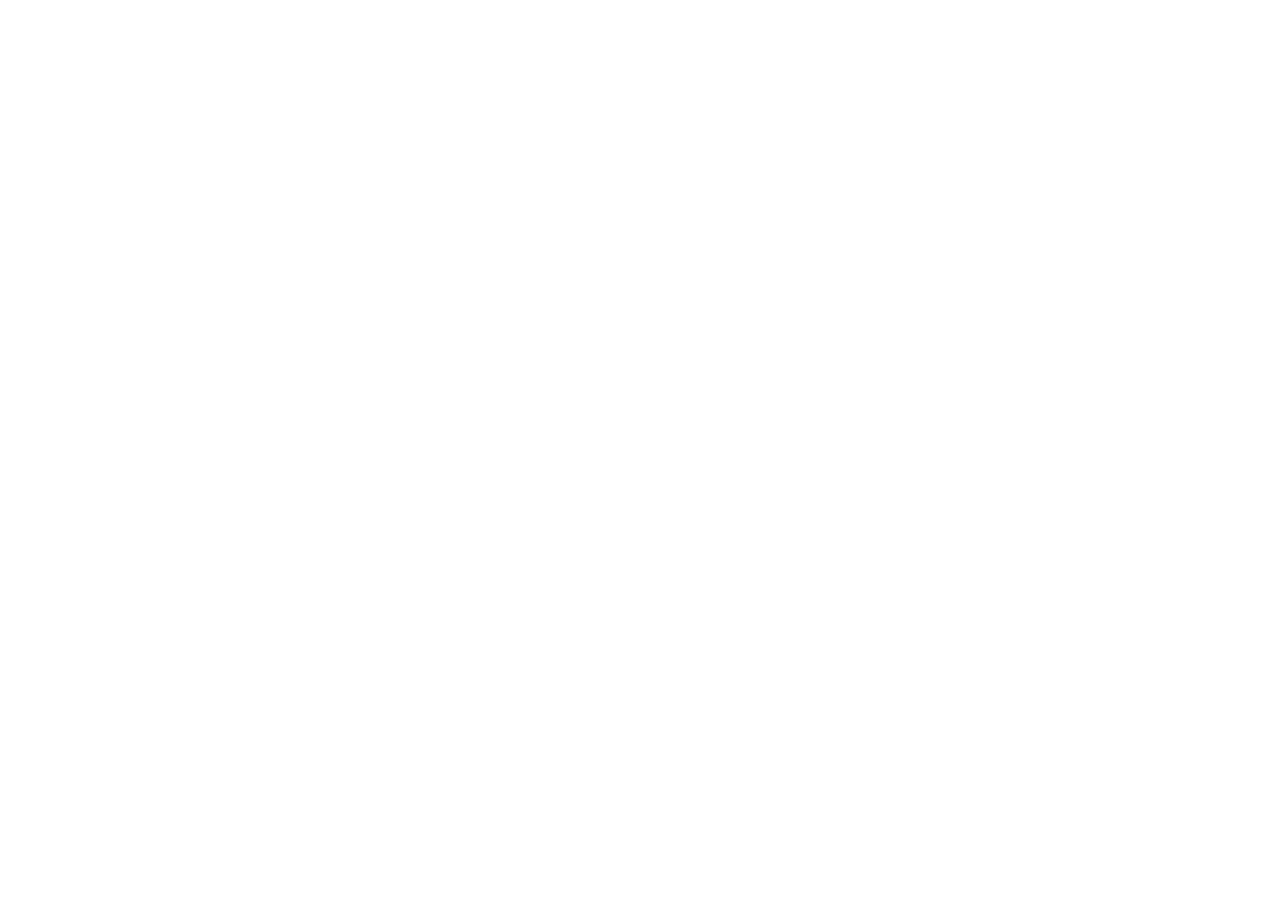
==== index.html @ 1cb07798 "added css variables" ====
<!DOCTYPE html>
<html lang="en">
<head>
    <meta charset="UTF-8">
    <meta http-equiv="X-UA-Compatible" content="IE=edge">
    <meta name="viewport" content="width=device-width, initial-scale=1.0">
    <title>Social Profile</title>
</head>
<body>
    <main>
        
    </main>
</body>
</html>
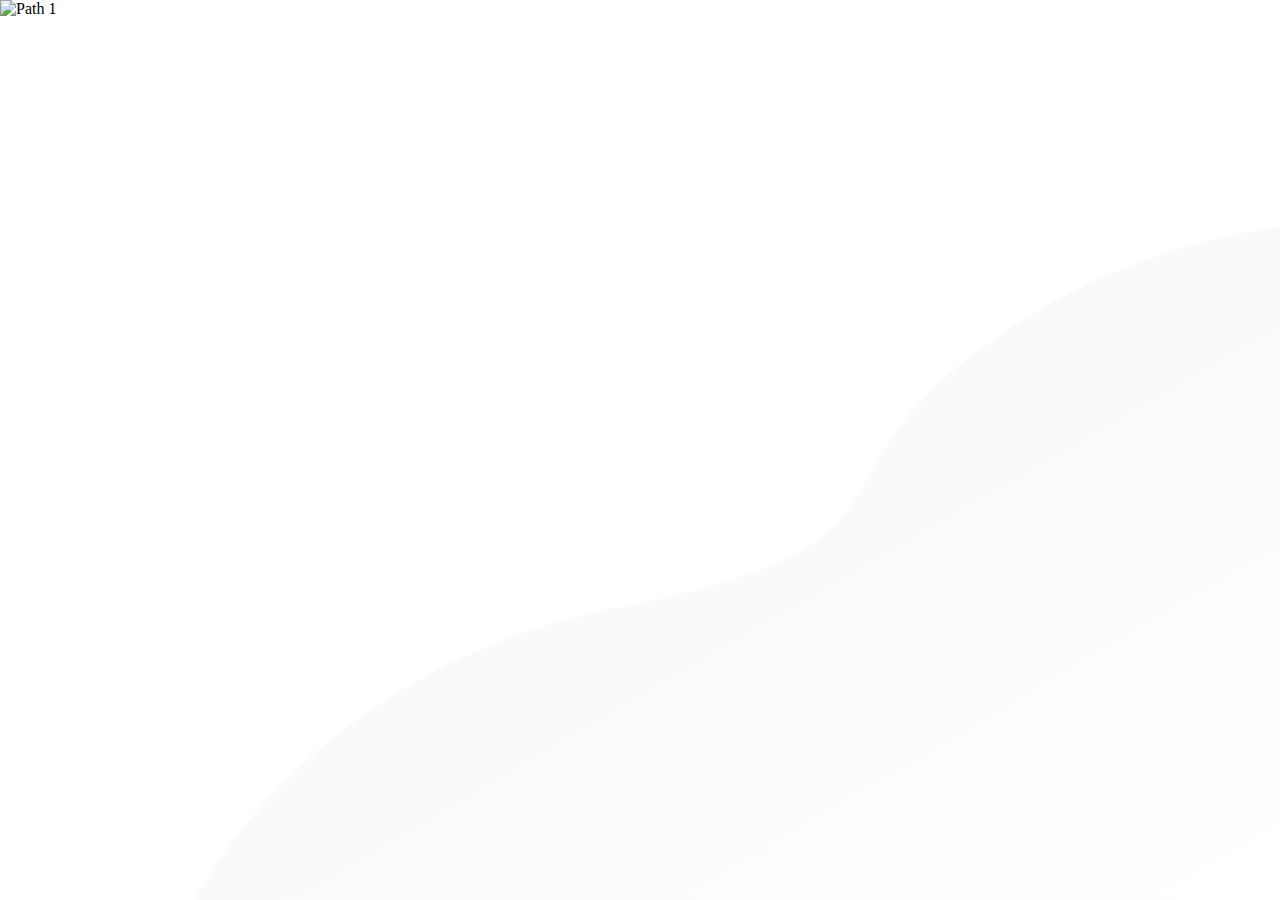
==== commit b6b94e38: "added paths" ====
--- a/index.html
+++ b/index.html
@@ -4,11 +4,13 @@
     <meta charset="UTF-8">
     <meta http-equiv="X-UA-Compatible" content="IE=edge">
     <meta name="viewport" content="width=device-width, initial-scale=1.0">
+    <link rel="stylesheet" href="css/social.css">
     <title>Social Profile</title>
 </head>
 <body>
     <main>
-        
+        <img src="images/social/path.svg" alt="Path 1" class="top-img">
+        <img src="images/social/path1.svg" alt="Path 2" class="bottom-img">
     </main>
 </body>
 </html>--- a/css/social.css
+++ b/css/social.css
@@ -0,0 +1,27 @@
+*, *::after, *::before{
+    padding: 0;
+    box-sizing: border-box;
+    margin: 0;
+}
+:root{
+    --primary: #512051;
+    --secondary: #F7F2F7;
+    --primary-text: #927B91;
+    --secondary-text: #EE69A4;
+}
+
+main{
+    min-height: 100vh;
+    position: relative;
+
+}
+
+.top-img{
+    position: absolute;
+    /* z-index: -1; */
+}
+.bottom-img{
+    position:absolute;
+    bottom: 0;
+    right: 0;
+}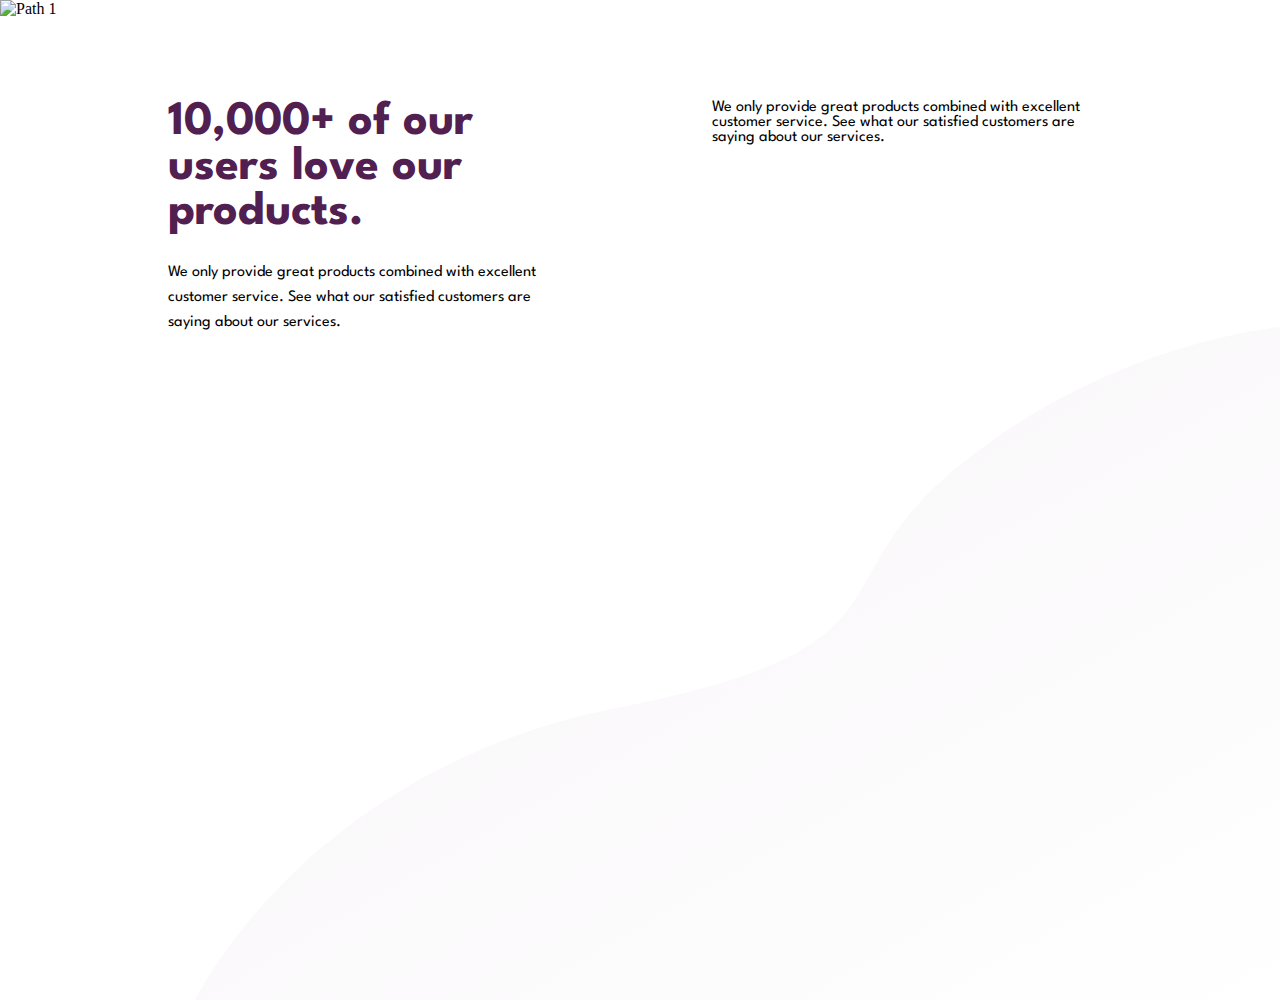
==== commit 96137b42: "added top left" ====
--- a/index.html
+++ b/index.html
@@ -8,9 +8,20 @@
     <title>Social Profile</title>
 </head>
 <body>
+    <img src="images/social/path.svg" alt="Path 1" class="top-img">
     <main>
-        <img src="images/social/path.svg" alt="Path 1" class="top-img">
         <img src="images/social/path1.svg" alt="Path 2" class="bottom-img">
+        <div class="container">
+            <div class="topside">
+                <div>
+                    <h1>10,000+ of our <br>users love our <br>products.</h1>
+                    <p>We only provide great products combined with excellent customer service. See what our satisfied customers are saying about our services.</p>
+                </div>
+                <div>
+                    We only provide great products combined with excellent customer service. See what our satisfied customers are saying about our services.
+                </div>
+            </div>
+        </div>
     </main>
 </body>
 </html>--- a/css/social.css
+++ b/css/social.css
@@ -1,3 +1,5 @@
+@import url('https://fonts.googleapis.com/css2?family=Spartan:wght@400;500;700&display=swap');
+
 *, *::after, *::before{
     padding: 0;
     box-sizing: border-box;
@@ -13,15 +15,37 @@
 main{
     min-height: 100vh;
     position: relative;
-
+    font-family: Spartan, 'Gill Sans', 'Gill Sans MT', Calibri, 'Trebuchet MS', sans-serif;
 }
 
 .top-img{
     position: absolute;
+    top: 0;
+    left: 0;
     /* z-index: -1; */
 }
 .bottom-img{
     position:absolute;
     bottom: 0;
     right: 0;
+}
+.container{
+    width: 85%;
+    min-height: 400px;
+    margin: 100px auto;
+}
+
+.topside{
+    display: grid;
+    grid-template-columns: 400px 400px;
+    justify-content: space-around;
+}
+.topside h1{
+    font-size: 3em;
+    font-weight: 700;
+    color: var(--primary);
+    margin-bottom: 25px;
+}
+.topside p{
+    line-height: 25px;
 }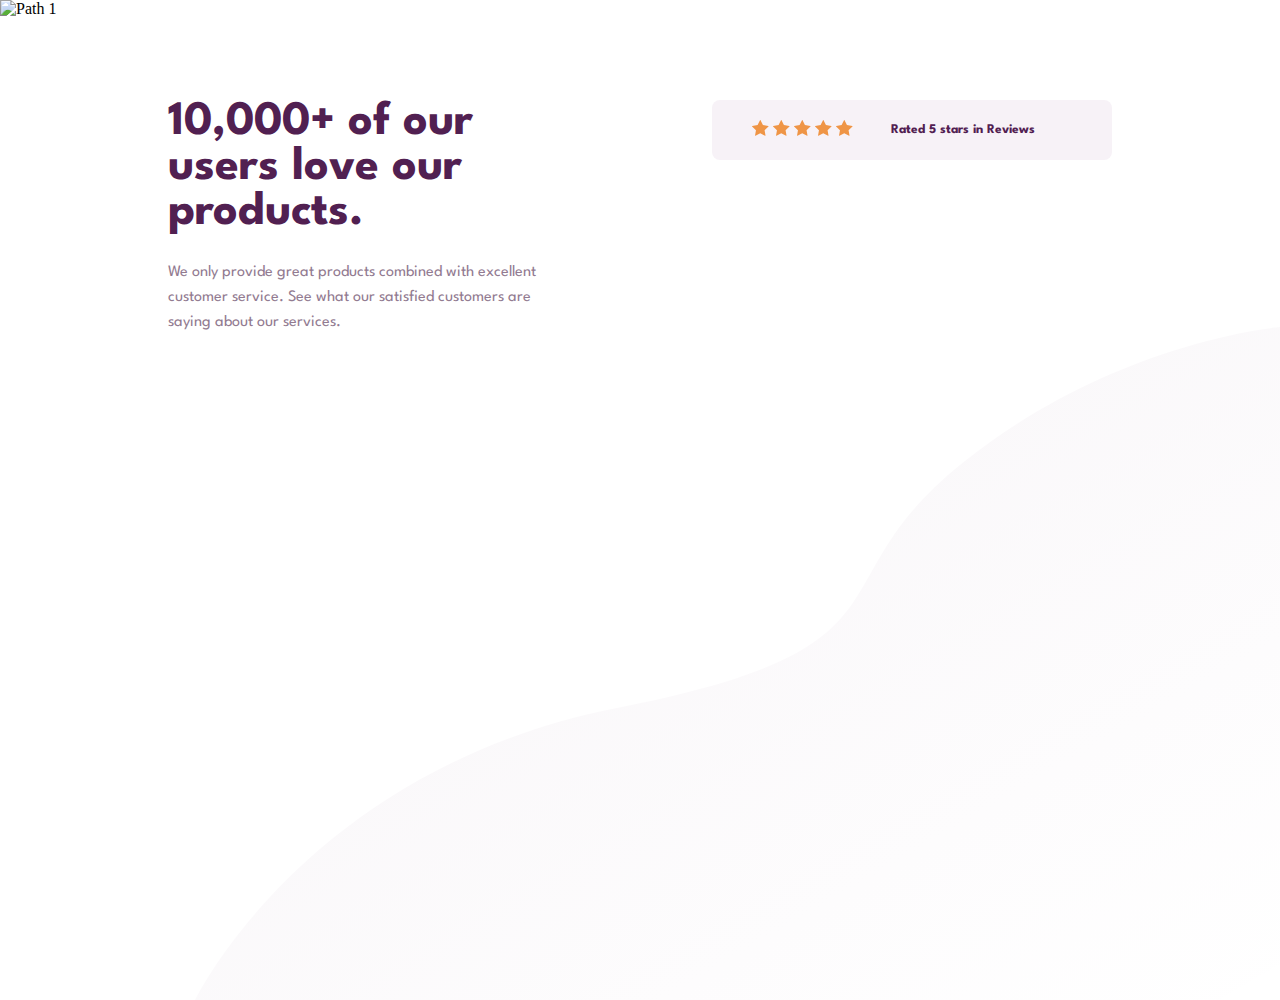
==== commit e96e4fe7: "added first infobox" ====
--- a/index.html
+++ b/index.html
@@ -5,6 +5,7 @@
     <meta http-equiv="X-UA-Compatible" content="IE=edge">
     <meta name="viewport" content="width=device-width, initial-scale=1.0">
     <link rel="stylesheet" href="css/social.css">
+    <link rel="shortcut icon" href="images/social/star.svg" type="image/x-icon">
     <title>Social Profile</title>
 </head>
 <body>
@@ -18,7 +19,16 @@
                     <p>We only provide great products combined with excellent customer service. See what our satisfied customers are saying about our services.</p>
                 </div>
                 <div>
-                    We only provide great products combined with excellent customer service. See what our satisfied customers are saying about our services.
+                    <div class="info-box">
+                        <div>
+                            <img src="images/social/star.svg" alt="Star">
+                            <img src="images/social/star.svg" alt="Star">
+                            <img src="images/social/star.svg" alt="Star">
+                            <img src="images/social/star.svg" alt="Star">
+                            <img src="images/social/star.svg" alt="Star">
+                        </div>
+                        <h5>Rated 5 stars in Reviews</h5>
+                    </div>
                 </div>
             </div>
         </div>
--- a/css/social.css
+++ b/css/social.css
@@ -48,4 +48,14 @@
 }
 .topside p{
     line-height: 25px;
+    color: var(--primary-text);
+}
+.info-box{
+    padding: 20px 40px;
+    border-radius: 8px;
+    background-color: var(--secondary);
+    color: var(--primary);
+    display: grid;
+    grid-template-columns: auto auto;
+    align-items: center;
 }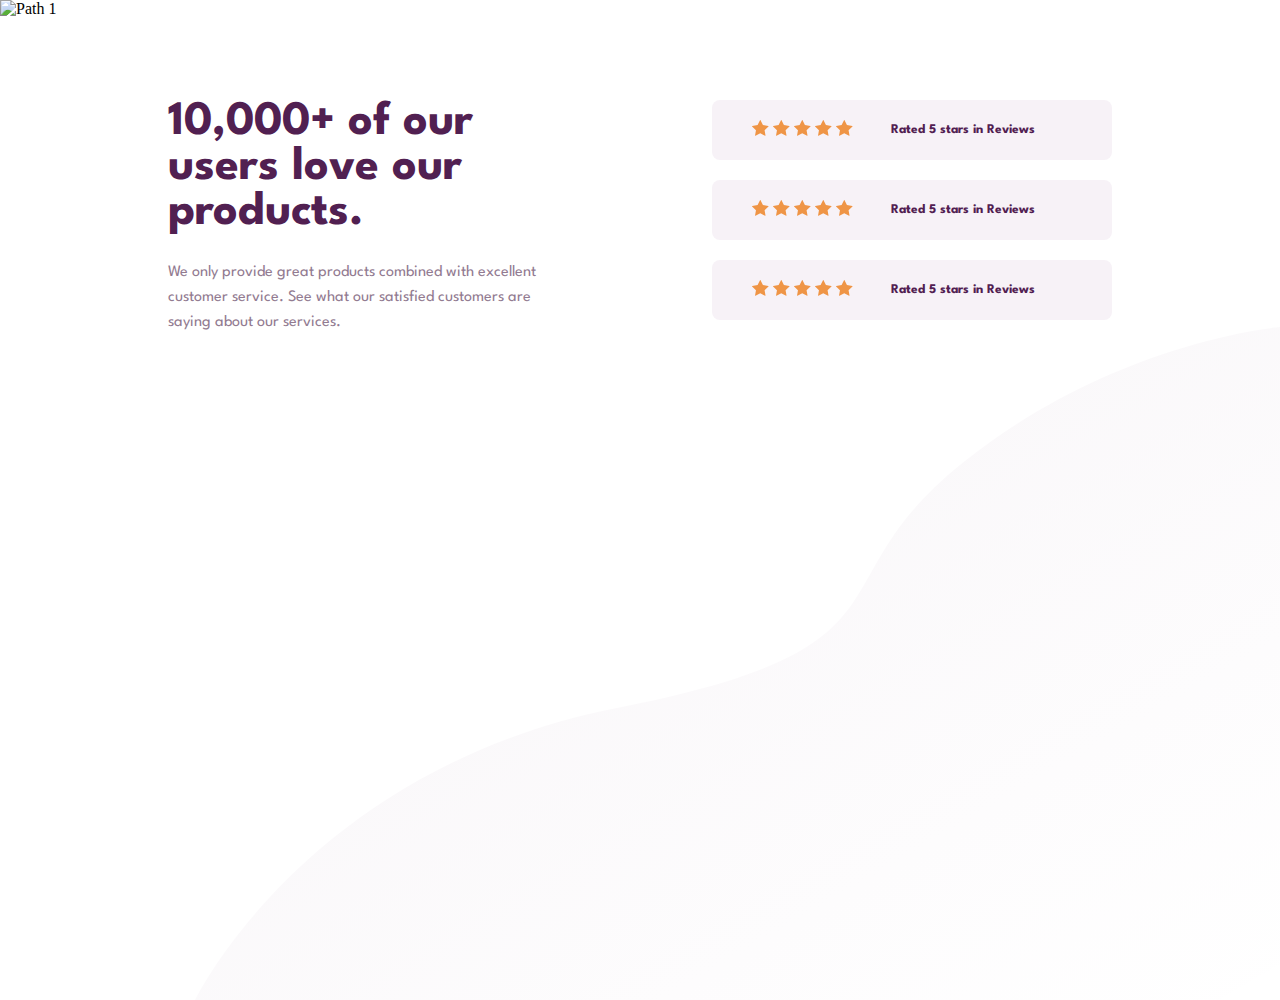
==== commit b794efb3: "added first infobox" ====
--- a/index.html
+++ b/index.html
@@ -29,6 +29,26 @@
                         </div>
                         <h5>Rated 5 stars in Reviews</h5>
                     </div>
+                    <div class="info-box">
+                        <div>
+                            <img src="images/social/star.svg" alt="Star">
+                            <img src="images/social/star.svg" alt="Star">
+                            <img src="images/social/star.svg" alt="Star">
+                            <img src="images/social/star.svg" alt="Star">
+                            <img src="images/social/star.svg" alt="Star">
+                        </div>
+                        <h5>Rated 5 stars in Reviews</h5>
+                    </div>
+                    <div class="info-box">
+                        <div>
+                            <img src="images/social/star.svg" alt="Star">
+                            <img src="images/social/star.svg" alt="Star">
+                            <img src="images/social/star.svg" alt="Star">
+                            <img src="images/social/star.svg" alt="Star">
+                            <img src="images/social/star.svg" alt="Star">
+                        </div>
+                        <h5>Rated 5 stars in Reviews</h5>
+                    </div>
                 </div>
             </div>
         </div>
--- a/css/social.css
+++ b/css/social.css
@@ -58,4 +58,5 @@
     display: grid;
     grid-template-columns: auto auto;
     align-items: center;
+    margin-bottom: 20px;
 }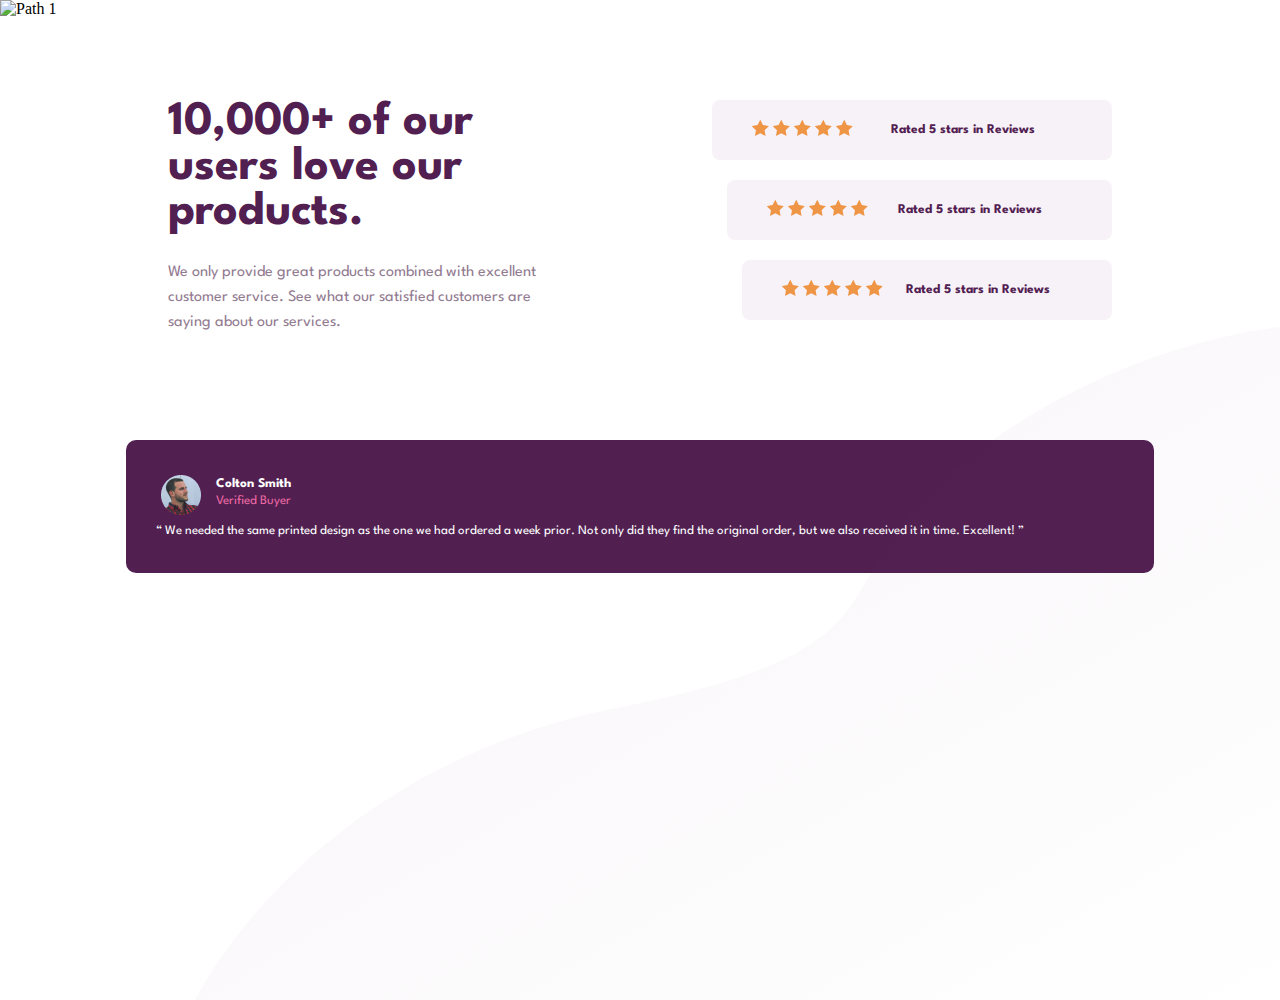
==== commit 1438849a: "worked on single bottom info box" ====
--- a/index.html
+++ b/index.html
@@ -51,6 +51,19 @@
                     </div>
                 </div>
             </div>
+
+            <div class="downside">
+                <div>
+                    <aside>
+                        <img src="images/social/Oval.png" alt="">
+                        <article>
+                            <h5>Colton Smith</h5>
+                            <p style="color: var(--secondary-text);">Verified Buyer</p>
+                        </article>
+                    </aside>
+                    <p>“ We needed the same printed design as the one we had ordered a week prior. Not only did they find the original order, but we also received it in time. Excellent! ”</p>
+                </div>
+            </div>
         </div>
     </main>
 </body>
--- a/css/social.css
+++ b/css/social.css
@@ -37,8 +37,9 @@
 
 .topside{
     display: grid;
-    grid-template-columns: 400px 400px;
+    grid-template-columns: repeat(2, minmax(200px, 400px));
     justify-content: space-around;
+    margin-bottom: 100px;
 }
 .topside h1{
     font-size: 3em;
@@ -59,4 +60,36 @@
     grid-template-columns: auto auto;
     align-items: center;
     margin-bottom: 20px;
+}
+.info-box:nth-child(2){
+    margin-left: 15px;
+}
+.info-box:nth-child(3){
+    margin-left: 30px;
+}
+
+.downside{
+    margin: 60px auto;
+}
+
+.downside div{
+    padding: 30px;
+    background-color: var(--primary);
+    color: white;
+    margin: auto 30px;
+    border-radius: 10px;
+
+}
+.downside aside{
+    display: flex;
+    padding: 5px;
+    align-items: center;
+}
+.downside img{
+    margin-right: 15px;
+}
+
+.downside p{
+    line-height: 23px;
+    font-size: 13px;
 }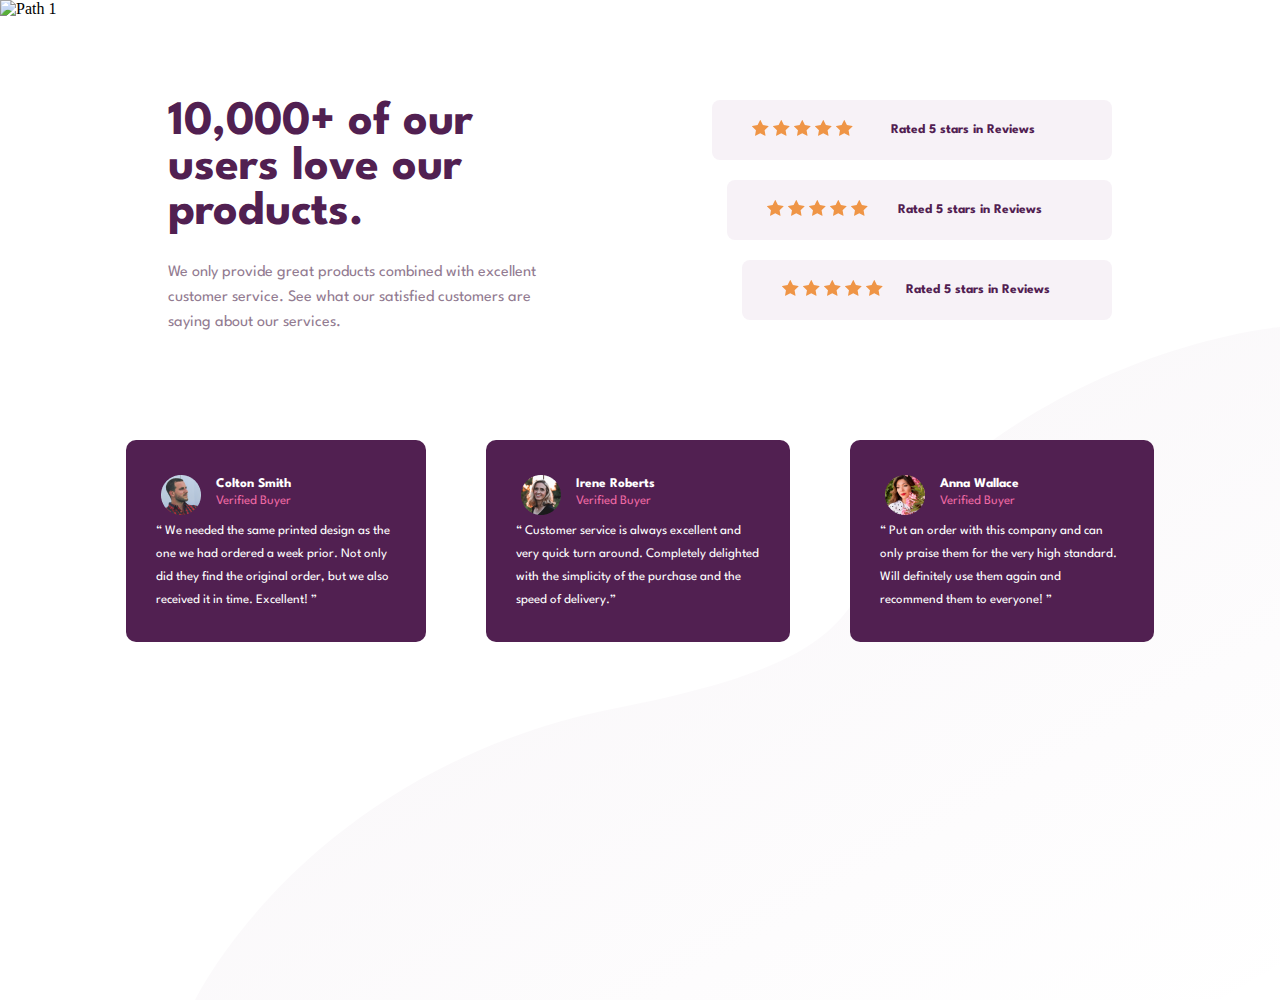
==== commit e7cd88d8: "worked on downside 90%" ====
--- a/index.html
+++ b/index.html
@@ -63,6 +63,29 @@
                     </aside>
                     <p>“ We needed the same printed design as the one we had ordered a week prior. Not only did they find the original order, but we also received it in time. Excellent! ”</p>
                 </div>
+
+                <div>
+                    <aside>
+                        <img src="images/social/Oval2.png" alt="">
+                        <article>
+                            <h5>Irene Roberts</h5>
+                            <p style="color: var(--secondary-text);">Verified Buyer</p>
+                        </article>
+                    </aside>
+                    <p>“ Customer service is always excellent and very quick turn around. Completely delighted with the simplicity of the purchase and the speed of delivery.”</p>
+                </div>
+
+                <div>
+                    <aside>
+                        <img src="images/social/Oval1.png" alt="">
+                        <article>
+                            <h5>Anna Wallace</h5>
+                            <p style="color: var(--secondary-text);">Verified Buyer</p>
+                        </article>
+                    </aside>
+                    <p>“ Put an order with this company and can only praise them for the very high standard. Will definitely use them again and recommend them to everyone! ”</p>
+                </div>
+
             </div>
         </div>
     </main>
--- a/css/social.css
+++ b/css/social.css
@@ -70,6 +70,9 @@
 
 .downside{
     margin: 60px auto;
+    display: grid;
+    grid-template-columns: repeat(3, minmax(auto, 380px));
+    position: relative;
 }
 
 .downside div{
@@ -78,8 +81,18 @@
     color: white;
     margin: auto 30px;
     border-radius: 10px;
+    /* position: absolute; */
 
 }
+
+/* .downside div:nth-child(2){
+    margin-top: -50px;
+}
+
+.downside div:nth-child(2){
+    margin-top: -150px;
+} */
+
 .downside aside{
     display: flex;
     padding: 5px;
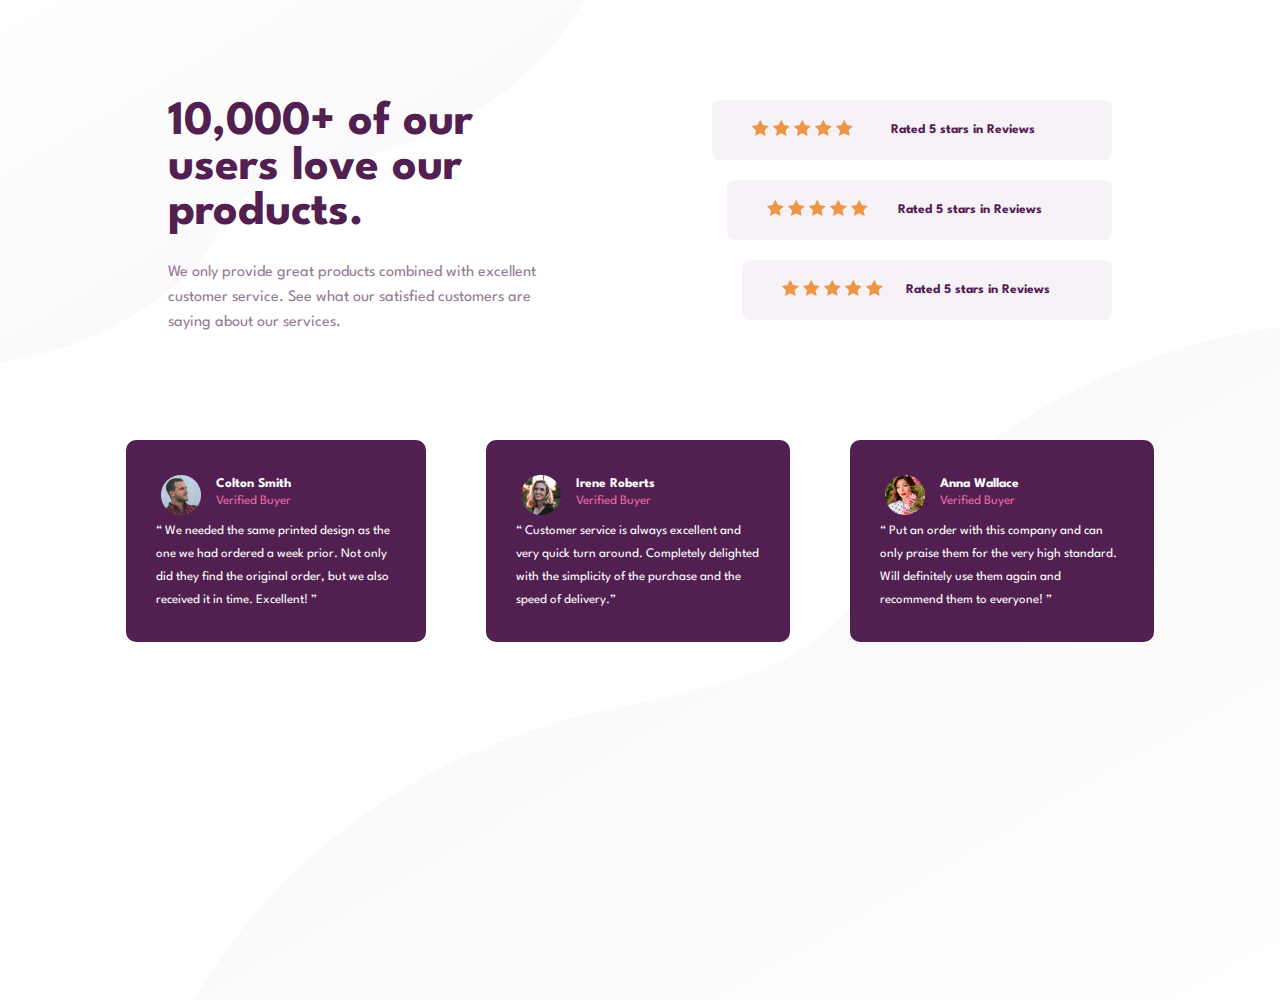
==== commit ed5998f5: "corrected Path of image" ====
--- a/index.html
+++ b/index.html
@@ -9,7 +9,7 @@
     <title>Social Profile</title>
 </head>
 <body>
-    <img src="images/social/path.svg" alt="Path 1" class="top-img">
+    <img src="images/social/Path.svg" alt="Path 1" class="top-img">
     <main>
         <img src="images/social/path1.svg" alt="Path 2" class="bottom-img">
         <div class="container">
